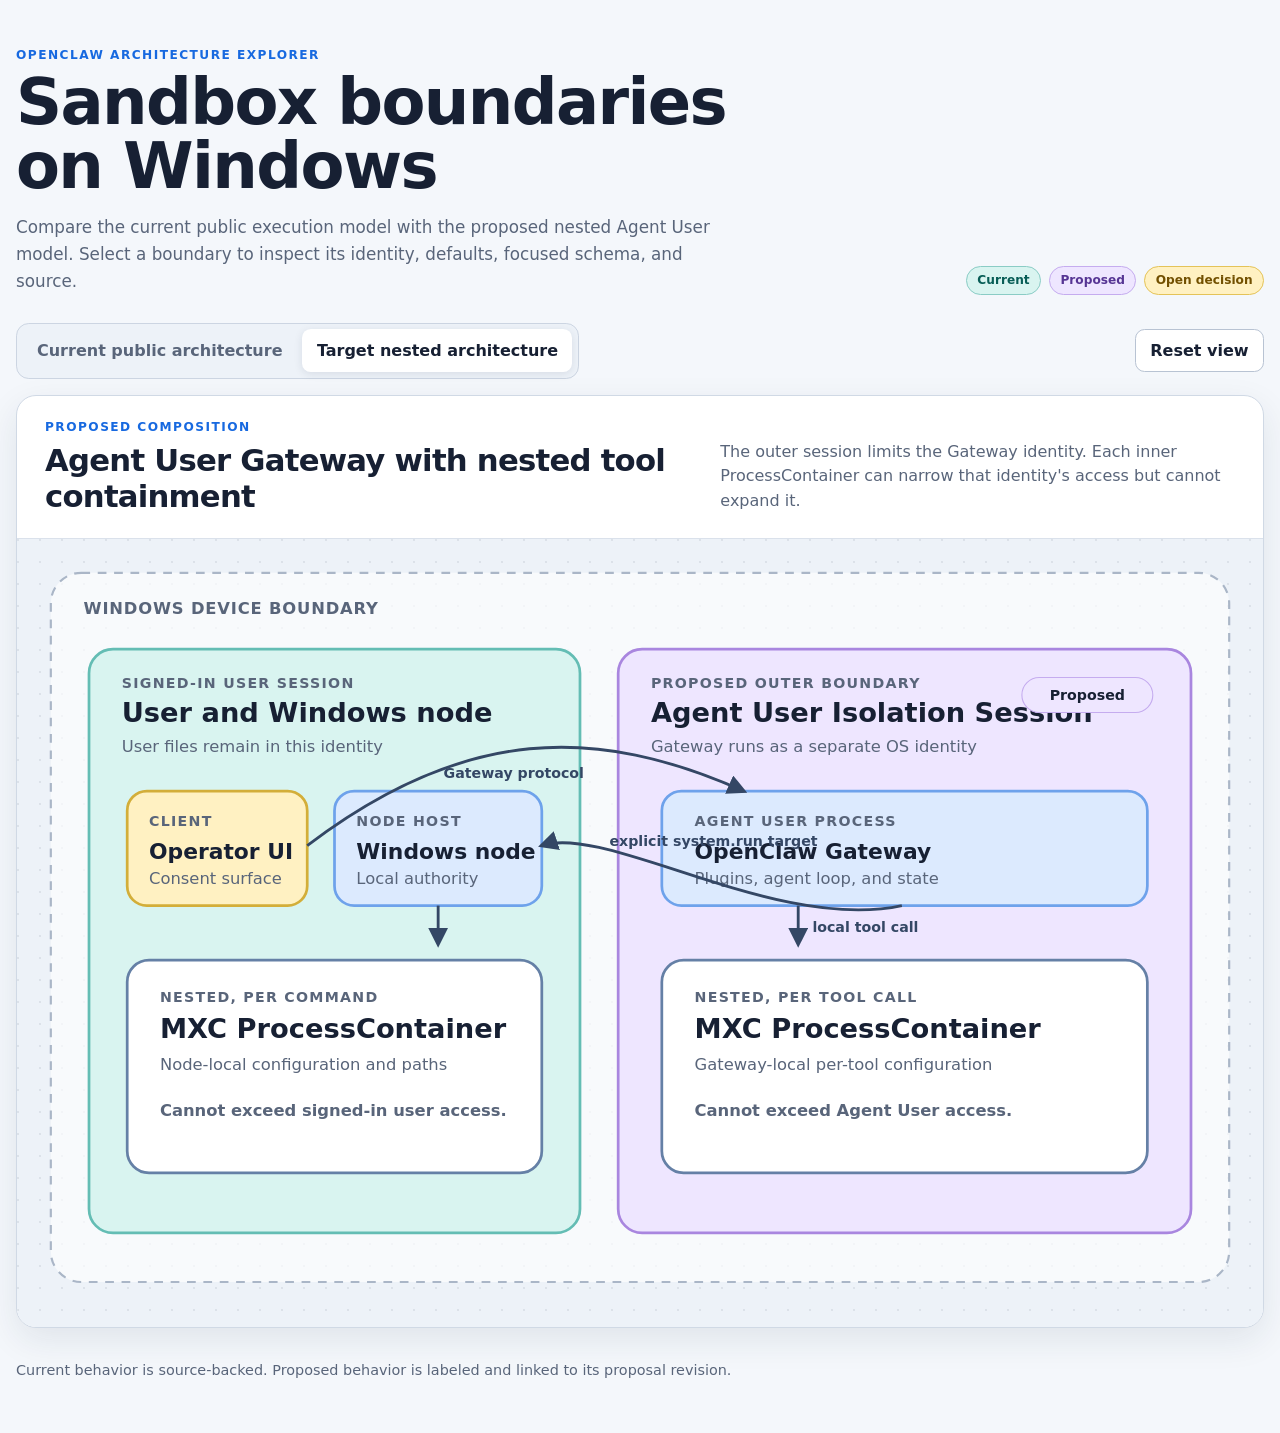
==== visualizations/openclaw-sandbox-architecture/index.html @ dded86dd "Add interactive sandbox architecture visualization Co-authored-by: Copilot <223556219+Copilot@users." ====
<!doctype html>
<html lang="en">
  <head>
    <meta charset="utf-8" />
    <meta name="viewport" content="width=device-width, initial-scale=1" />
    <meta
      name="description"
      content="Interactive view of current and proposed OpenClaw sandbox boundaries on Windows."
    />
    <title>OpenClaw sandbox architecture</title>
    <link rel="stylesheet" href="./styles.css" />
  </head>
  <body>
    <a class="skip-link" href="#architecture">Skip to architecture</a>
    <header class="page-header">
      <div>
        <p class="eyebrow">OpenClaw architecture explorer</p>
        <h1>Sandbox boundaries on Windows</h1>
        <p class="lede">
          Compare the current public execution model with the proposed nested
          Agent User model. Select a boundary to inspect its identity, defaults,
          focused schema, and source.
        </p>
      </div>
      <div class="header-meta" aria-label="Diagram status">
        <span class="status status-current">Current</span>
        <span class="status status-proposed">Proposed</span>
        <span class="status status-open">Open decision</span>
      </div>
    </header>

    <main id="architecture">
      <div class="toolbar">
        <div class="view-tabs" role="tablist" aria-label="Architecture view">
          <button
            id="tab-current"
            class="view-tab"
            type="button"
            role="tab"
            aria-selected="false"
            aria-controls="view-current"
            data-view="current"
          >
            Current public architecture
          </button>
          <button
            id="tab-target"
            class="view-tab"
            type="button"
            role="tab"
            aria-selected="true"
            aria-controls="view-target"
            data-view="target"
          >
            Target nested architecture
          </button>
        </div>
        <button id="reset-view" class="secondary-action" type="button">
          Reset view
        </button>
      </div>

      <section
        id="view-current"
        class="architecture-view"
        role="tabpanel"
        aria-labelledby="tab-current"
        hidden
      >
        <div class="view-heading">
          <div>
            <p class="eyebrow">Current public source</p>
            <h2>Separate Gateway and Windows-node enforcement</h2>
          </div>
          <p>
            Execution target selection happens before path resolution. MXC is
            opt-in on both hosts, and each host owns its own configuration.
          </p>
        </div>
        <div class="diagram-shell">
          <svg
            class="architecture-diagram"
            viewBox="0 0 1120 700"
            role="group"
            aria-labelledby="current-title current-description"
          >
            <title id="current-title">Current OpenClaw sandbox architecture</title>
            <desc id="current-description">
              A Gateway host and a signed-in Windows user session each contain
              their own optional MXC ProcessContainer execution boundary.
            </desc>
            <defs>
              <marker
                id="arrow-current"
                viewBox="0 0 10 10"
                refX="8"
                refY="5"
                markerWidth="7"
                markerHeight="7"
                orient="auto-start-reverse"
              >
                <path d="M 0 0 L 10 5 L 0 10 z" />
              </marker>
            </defs>

            <rect class="device-frame" x="20" y="20" width="1080" height="650" rx="28" />
            <text class="frame-label" x="50" y="58">Windows device boundary</text>

            <g
              class="boundary boundary-host"
              tabindex="0"
              role="button"
              data-detail-id="current-gateway"
              aria-label="Inspect current Gateway host"
            >
              <rect x="55" y="90" width="500" height="535" rx="22" />
              <text class="boundary-kicker" x="85" y="126">CURRENT HOST PROCESS</text>
              <text class="boundary-title" x="85" y="157">Gateway host</text>
              <text class="boundary-copy" x="85" y="184">Runs as the Gateway account</text>
            </g>

            <g
              class="boundary boundary-process"
              tabindex="0"
              role="button"
              data-detail-id="current-gateway-mxc"
              aria-label="Inspect current Gateway MXC ProcessContainer"
            >
              <rect x="90" y="275" width="430" height="285" rx="20" />
              <text class="boundary-kicker" x="120" y="313">OPT-IN, PER COMMAND</text>
              <text class="boundary-title" x="120" y="346">MXC ProcessContainer</text>
              <text class="boundary-copy" x="120" y="376">Gateway-local tool execution</text>
              <text class="boundary-note" x="120" y="426">Workspace and paths resolve</text>
              <text class="boundary-note" x="120" y="449">against the Gateway host identity.</text>
              <rect class="status-pill current-pill" x="120" y="492" width="112" height="32" rx="16" />
              <text class="status-pill-text" x="176" y="513">Current</text>
            </g>

            <g
              class="boundary boundary-session"
              tabindex="0"
              role="button"
              data-detail-id="current-windows-node"
              aria-label="Inspect current Windows node session"
            >
              <rect x="590" y="90" width="475" height="535" rx="22" />
              <text class="boundary-kicker" x="620" y="126">SIGNED-IN USER SESSION</text>
              <text class="boundary-title" x="620" y="157">Windows node</text>
              <text class="boundary-copy" x="620" y="184">Device-local command authority</text>
            </g>

            <g
              class="boundary boundary-process"
              tabindex="0"
              role="button"
              data-detail-id="current-node-mxc"
              aria-label="Inspect current Windows node MXC ProcessContainer"
            >
              <rect x="625" y="275" width="405" height="285" rx="20" />
              <text class="boundary-kicker" x="655" y="313">NODE-LOCAL, PER COMMAND</text>
              <text class="boundary-title" x="655" y="346">MXC ProcessContainer</text>
              <text class="boundary-copy" x="655" y="376">system.run execution</text>
              <text class="boundary-note" x="655" y="426">Documents resolves for the account</text>
              <text class="boundary-note" x="655" y="449">running the Windows node.</text>
              <rect class="status-pill current-pill" x="655" y="492" width="112" height="32" rx="16" />
              <text class="status-pill-text" x="711" y="513">Current</text>
            </g>

            <path
              class="flow-line"
              d="M 470 220 C 575 190, 600 190, 700 220"
              marker-end="url(#arrow-current)"
            />
            <text class="flow-label" x="570" y="190">explicit node target</text>
            <path
              class="flow-line"
              d="M 305 210 L 305 260"
              marker-end="url(#arrow-current)"
            />
            <path
              class="flow-line"
              d="M 827 210 L 827 260"
              marker-end="url(#arrow-current)"
            />
          </svg>
        </div>
      </section>

      <section
        id="view-target"
        class="architecture-view"
        role="tabpanel"
        aria-labelledby="tab-target"
      >
        <div class="view-heading">
          <div>
            <p class="eyebrow">Proposed composition</p>
            <h2>Agent User Gateway with nested tool containment</h2>
          </div>
          <p>
            The outer session limits the Gateway identity. Each inner
            ProcessContainer can narrow that identity's access but cannot expand it.
          </p>
        </div>
        <div class="diagram-shell">
          <svg
            class="architecture-diagram"
            viewBox="0 0 1120 700"
            role="group"
            aria-labelledby="target-title target-description"
          >
            <title id="target-title">Target nested OpenClaw sandbox architecture</title>
            <desc id="target-description">
              A signed-in user session contains the operator and Windows node.
              A separate Agent User Isolation Session contains the Gateway. Both
              execution hosts create their own nested MXC ProcessContainers.
            </desc>
            <defs>
              <marker
                id="arrow-target"
                viewBox="0 0 10 10"
                refX="8"
                refY="5"
                markerWidth="7"
                markerHeight="7"
                orient="auto-start-reverse"
              >
                <path d="M 0 0 L 10 5 L 0 10 z" />
              </marker>
            </defs>

            <rect class="device-frame" x="20" y="20" width="1080" height="650" rx="28" />
            <text class="frame-label" x="50" y="58">Windows device boundary</text>

            <g
              class="boundary boundary-session"
              tabindex="0"
              role="button"
              data-detail-id="target-user-session"
              aria-label="Inspect signed-in user session"
            >
              <rect x="55" y="90" width="450" height="535" rx="22" />
              <text class="boundary-kicker" x="85" y="126">SIGNED-IN USER SESSION</text>
              <text class="boundary-title" x="85" y="157">User and Windows node</text>
              <text class="boundary-copy" x="85" y="184">User files remain in this identity</text>
            </g>

            <g
              class="boundary boundary-client"
              tabindex="0"
              role="button"
              data-detail-id="target-operator"
              aria-label="Inspect operator client"
            >
              <rect x="90" y="220" width="165" height="105" rx="18" />
              <text class="boundary-kicker" x="110" y="252">CLIENT</text>
              <text class="boundary-title small-title" x="110" y="282">Operator UI</text>
              <text class="boundary-copy" x="110" y="305">Consent surface</text>
            </g>

            <g
              class="boundary boundary-host"
              tabindex="0"
              role="button"
              data-detail-id="target-windows-node"
              aria-label="Inspect target Windows node"
            >
              <rect x="280" y="220" width="190" height="105" rx="18" />
              <text class="boundary-kicker" x="300" y="252">NODE HOST</text>
              <text class="boundary-title small-title" x="300" y="282">Windows node</text>
              <text class="boundary-copy" x="300" y="305">Local authority</text>
            </g>

            <g
              class="boundary boundary-process"
              tabindex="0"
              role="button"
              data-detail-id="target-node-mxc"
              aria-label="Inspect target Windows node MXC ProcessContainer"
            >
              <rect x="90" y="375" width="380" height="195" rx="20" />
              <text class="boundary-kicker" x="120" y="413">NESTED, PER COMMAND</text>
              <text class="boundary-title" x="120" y="446">MXC ProcessContainer</text>
              <text class="boundary-copy" x="120" y="476">Node-local configuration and paths</text>
              <text class="boundary-note" x="120" y="518">Cannot exceed signed-in user access.</text>
            </g>

            <g
              class="boundary boundary-agent-session"
              tabindex="0"
              role="button"
              data-detail-id="target-agent-session"
              aria-label="Inspect proposed Agent User Isolation Session"
            >
              <rect x="540" y="90" width="525" height="535" rx="22" />
              <text class="boundary-kicker" x="570" y="126">PROPOSED OUTER BOUNDARY</text>
              <text class="boundary-title" x="570" y="157">Agent User Isolation Session</text>
              <text class="boundary-copy" x="570" y="184">Gateway runs as a separate OS identity</text>
              <rect class="status-pill proposed-pill" x="910" y="116" width="120" height="32" rx="16" />
              <text class="status-pill-text" x="970" y="137">Proposed</text>
            </g>

            <g
              class="boundary boundary-host"
              tabindex="0"
              role="button"
              data-detail-id="target-gateway"
              aria-label="Inspect contained Gateway"
            >
              <rect x="580" y="220" width="445" height="105" rx="18" />
              <text class="boundary-kicker" x="610" y="252">AGENT USER PROCESS</text>
              <text class="boundary-title small-title" x="610" y="282">OpenClaw Gateway</text>
              <text class="boundary-copy" x="610" y="305">Plugins, agent loop, and state</text>
            </g>

            <g
              class="boundary boundary-process"
              tabindex="0"
              role="button"
              data-detail-id="target-gateway-mxc"
              aria-label="Inspect Gateway-local MXC ProcessContainer"
            >
              <rect x="580" y="375" width="445" height="195" rx="20" />
              <text class="boundary-kicker" x="610" y="413">NESTED, PER TOOL CALL</text>
              <text class="boundary-title" x="610" y="446">MXC ProcessContainer</text>
              <text class="boundary-copy" x="610" y="476">Gateway-local per-tool configuration</text>
              <text class="boundary-note" x="610" y="518">Cannot exceed Agent User access.</text>
            </g>

            <path
              class="flow-line"
              d="M 255 270 C 400 160, 520 160, 655 220"
              marker-end="url(#arrow-target)"
            />
            <text class="flow-label" x="380" y="208">Gateway protocol</text>
            <path
              class="flow-line"
              d="M 705 325 L 705 360"
              marker-end="url(#arrow-target)"
            />
            <text class="flow-label" x="718" y="349">local tool call</text>
            <path
              class="flow-line"
              d="M 800 325 C 685 350, 530 250, 470 270"
              marker-end="url(#arrow-target)"
            />
            <text class="flow-label" x="532" y="270">explicit system.run target</text>
            <path
              class="flow-line"
              d="M 375 325 L 375 360"
              marker-end="url(#arrow-target)"
            />
          </svg>
        </div>
      </section>

      <noscript>
        <section class="noscript-summary">
          <h2>Architecture summary</h2>
          <p>
            In the target architecture, an Agent User Isolation Session contains
            the Gateway and its nested per-tool MXC ProcessContainers. The
            signed-in user session separately contains the Windows node and its
            node-local MXC ProcessContainers. Paths resolve on the selected
            execution host before sandbox policy is applied.
          </p>
        </section>
      </noscript>
    </main>

    <aside
      id="details-drawer"
      class="details-drawer"
      role="dialog"
      aria-modal="true"
      aria-labelledby="details-title"
      aria-hidden="true"
    >
      <div class="drawer-header">
        <div>
          <p id="details-kicker" class="eyebrow"></p>
          <h2 id="details-title">Boundary details</h2>
        </div>
        <button id="close-details" class="icon-action" type="button" aria-label="Close details">
          <span aria-hidden="true">&times;</span>
        </button>
      </div>
      <div id="details-content" class="drawer-content"></div>
    </aside>
    <div id="drawer-backdrop" class="drawer-backdrop" hidden></div>

    <footer>
      <p>
        Current behavior is source-backed. Proposed behavior is labeled and
        linked to its proposal revision.
      </p>
    </footer>

    <script type="module" src="./app.js"></script>
  </body>
</html>
---- visualizations/openclaw-sandbox-architecture/styles.css ----
:root {
  color-scheme: light dark;
  --page: #f4f7fb;
  --surface: #ffffff;
  --surface-subtle: #edf2f8;
  --ink: #172033;
  --muted: #59657a;
  --line: #9aa8bc;
  --blue: #1769e0;
  --blue-soft: #dceafe;
  --purple: #7950c5;
  --purple-soft: #eee6ff;
  --teal: #087f75;
  --teal-soft: #d9f4f0;
  --amber: #9a6700;
  --amber-soft: #fff1c2;
  --red: #b42318;
  --focus: #ffbf47;
  --shadow: 0 20px 50px rgb(26 39 64 / 16%);
  font-family:
    Inter, ui-sans-serif, system-ui, -apple-system, BlinkMacSystemFont, "Segoe UI",
    sans-serif;
}

* {
  box-sizing: border-box;
}

html {
  background: var(--page);
  color: var(--ink);
}

body {
  margin: 0;
  min-height: 100vh;
}

body.drawer-open {
  overflow: hidden;
}

button,
a {
  font: inherit;
}

a {
  color: var(--blue);
}

.skip-link {
  position: fixed;
  z-index: 100;
  top: 0.75rem;
  left: 0.75rem;
  padding: 0.65rem 0.9rem;
  border-radius: 0.5rem;
  background: var(--ink);
  color: var(--surface);
  transform: translateY(-180%);
}

.skip-link:focus {
  transform: translateY(0);
}

.page-header,
main,
footer {
  width: min(1440px, calc(100% - 2rem));
  margin-inline: auto;
}

.page-header {
  display: flex;
  align-items: end;
  justify-content: space-between;
  gap: 2rem;
  padding: 3rem 0 1.75rem;
}

.page-header h1,
.view-heading h2,
.drawer-header h2 {
  margin: 0;
  letter-spacing: -0.025em;
}

.page-header h1 {
  max-width: 17ch;
  font-size: clamp(2.2rem, 5vw, 4.2rem);
  line-height: 1;
}

.eyebrow {
  margin: 0 0 0.5rem;
  color: var(--blue);
  font-size: 0.76rem;
  font-weight: 800;
  letter-spacing: 0.12em;
  text-transform: uppercase;
}

.lede {
  max-width: 68ch;
  margin: 1rem 0 0;
  color: var(--muted);
  font-size: 1.05rem;
  line-height: 1.6;
}

.header-meta {
  display: flex;
  flex-wrap: wrap;
  justify-content: end;
  gap: 0.5rem;
}

.status {
  display: inline-flex;
  align-items: center;
  min-height: 1.8rem;
  padding: 0.25rem 0.65rem;
  border: 1px solid transparent;
  border-radius: 999px;
  font-size: 0.76rem;
  font-weight: 750;
}

.status-current {
  border-color: #8accc5;
  background: var(--teal-soft);
  color: #075d56;
}

.status-proposed {
  border-color: #c5acef;
  background: var(--purple-soft);
  color: #563594;
}

.status-open {
  border-color: #e4c358;
  background: var(--amber-soft);
  color: #725000;
}

.toolbar {
  display: flex;
  align-items: center;
  justify-content: space-between;
  gap: 1rem;
  margin-bottom: 1rem;
}

.view-tabs {
  display: inline-flex;
  gap: 0.35rem;
  padding: 0.35rem;
  border: 1px solid #ccd5e2;
  border-radius: 0.8rem;
  background: var(--surface-subtle);
}

.view-tab,
.secondary-action,
.icon-action {
  border: 0;
  cursor: pointer;
}

.view-tab {
  min-height: 2.7rem;
  padding: 0.6rem 0.9rem;
  border-radius: 0.55rem;
  background: transparent;
  color: var(--muted);
  font-weight: 700;
}

.view-tab[aria-selected="true"] {
  background: var(--surface);
  color: var(--ink);
  box-shadow: 0 2px 8px rgb(26 39 64 / 10%);
}

.secondary-action {
  min-height: 2.7rem;
  padding: 0.6rem 0.9rem;
  border: 1px solid #b8c3d3;
  border-radius: 0.6rem;
  background: var(--surface);
  color: var(--ink);
  font-weight: 700;
}

.view-tab:focus-visible,
.secondary-action:focus-visible,
.icon-action:focus-visible,
.boundary:focus-visible {
  outline: 4px solid var(--focus);
  outline-offset: 3px;
}

.architecture-view {
  overflow: hidden;
  border: 1px solid #d0d9e5;
  border-radius: 1.25rem;
  background: var(--surface);
  box-shadow: 0 12px 35px rgb(26 39 64 / 9%);
}

.view-heading {
  display: grid;
  grid-template-columns: minmax(0, 1fr) minmax(20rem, 0.8fr);
  gap: 2rem;
  padding: 1.5rem 1.75rem;
  border-bottom: 1px solid #dae1eb;
}

.view-heading h2 {
  font-size: clamp(1.4rem, 2.4vw, 2.15rem);
}

.view-heading > p {
  align-self: end;
  margin: 0;
  color: var(--muted);
  line-height: 1.55;
}

.diagram-shell {
  overflow: auto;
  padding: 0.75rem;
  background:
    radial-gradient(circle at 1px 1px, rgb(23 32 51 / 8%) 1px, transparent 0)
      0 0 / 22px 22px,
    var(--surface-subtle);
}

.architecture-diagram {
  display: block;
  width: 100%;
  min-width: 760px;
  height: auto;
}

.device-frame {
  fill: rgb(255 255 255 / 64%);
  stroke: #aab6c7;
  stroke-width: 2;
  stroke-dasharray: 8 7;
}

.frame-label {
  fill: var(--muted);
  font-size: 15px;
  font-weight: 750;
  letter-spacing: 0.05em;
  text-transform: uppercase;
}

.boundary {
  cursor: pointer;
}

.boundary > rect:first-child {
  stroke-width: 2.5;
  transition:
    filter 140ms ease,
    stroke-width 140ms ease;
}

.boundary:hover > rect:first-child,
.boundary:focus-visible > rect:first-child,
.boundary.is-selected > rect:first-child {
  filter: drop-shadow(0 8px 10px rgb(26 39 64 / 18%));
  stroke-width: 4;
}

.boundary-host > rect:first-child {
  fill: var(--blue-soft);
  stroke: #6ea2eb;
}

.boundary-session > rect:first-child {
  fill: var(--teal-soft);
  stroke: #64bdb4;
}

.boundary-agent-session > rect:first-child {
  fill: var(--purple-soft);
  stroke: #a986df;
}

.boundary-process > rect:first-child {
  fill: #fff;
  stroke: #6580a6;
}

.boundary-client > rect:first-child {
  fill: var(--amber-soft);
  stroke: #d3ae39;
}

.boundary-kicker {
  fill: var(--muted);
  font-size: 13px;
  font-weight: 800;
  letter-spacing: 0.09em;
}

.boundary-title {
  fill: var(--ink);
  font-size: 25px;
  font-weight: 780;
}

.small-title {
  font-size: 20px;
}

.boundary-copy,
.boundary-note {
  fill: var(--muted);
  font-size: 15px;
}

.boundary-note {
  font-weight: 650;
}

.status-pill {
  stroke-width: 1;
}

.current-pill {
  fill: var(--teal-soft);
  stroke: #8accc5;
}

.proposed-pill {
  fill: var(--purple-soft);
  stroke: #c5acef;
}

.status-pill-text {
  fill: var(--ink);
  font-size: 13px;
  font-weight: 750;
  text-anchor: middle;
}

.flow-line {
  fill: none;
  stroke: #344765;
  stroke-width: 2.6;
}

marker path {
  fill: #344765;
}

.flow-label {
  fill: #344765;
  font-size: 13px;
  font-weight: 750;
}

.details-drawer {
  position: fixed;
  z-index: 20;
  inset: 0 0 0 auto;
  width: min(44rem, 92vw);
  overflow-y: auto;
  border-left: 1px solid #c9d2df;
  background: var(--surface);
  box-shadow: var(--shadow);
  transform: translateX(105%);
  visibility: hidden;
  transition:
    transform 180ms ease,
    visibility 180ms step-end;
}

.details-drawer.is-open {
  transform: translateX(0);
  visibility: visible;
  transition:
    transform 180ms ease,
    visibility 0ms;
}

.drawer-backdrop {
  position: fixed;
  z-index: 19;
  inset: 0;
  background: rgb(14 22 37 / 44%);
}

.drawer-header {
  position: sticky;
  z-index: 1;
  top: 0;
  display: flex;
  align-items: start;
  justify-content: space-between;
  gap: 1rem;
  padding: 1.4rem 1.5rem 1.1rem;
  border-bottom: 1px solid #d6dee9;
  background: var(--surface);
}

.drawer-header h2 {
  font-size: clamp(1.7rem, 4vw, 2.5rem);
}

.icon-action {
  display: grid;
  flex: 0 0 auto;
  width: 2.7rem;
  height: 2.7rem;
  place-items: center;
  border-radius: 50%;
  background: var(--surface-subtle);
  color: var(--ink);
  font-size: 1.8rem;
  line-height: 1;
}

.drawer-content {
  display: grid;
  gap: 1.5rem;
  padding: 1.5rem;
}

.detail-summary {
  margin: 0;
  color: var(--muted);
  font-size: 1.05rem;
  line-height: 1.65;
}

.fact-grid {
  display: grid;
  grid-template-columns: repeat(2, minmax(0, 1fr));
  gap: 0.75rem;
  margin: 0;
}

.fact-grid > div {
  padding: 0.9rem;
  border: 1px solid #d8e0ea;
  border-radius: 0.75rem;
  background: var(--surface-subtle);
}

.fact-grid dt {
  color: var(--muted);
  font-size: 0.74rem;
  font-weight: 800;
  letter-spacing: 0.08em;
  text-transform: uppercase;
}

.fact-grid dd {
  margin: 0.35rem 0 0;
  font-weight: 700;
}

.detail-section {
  display: grid;
  gap: 0.75rem;
}

.detail-section h3 {
  margin: 0;
  font-size: 1.15rem;
}

.code-block {
  position: relative;
  overflow: auto;
  margin: 0;
  padding: 1rem;
  border: 1px solid #263954;
  border-radius: 0.8rem;
  background: #101827;
  color: #e6edf7;
  font-family: "Cascadia Code", "SFMono-Regular", Consolas, monospace;
  font-size: 0.84rem;
  line-height: 1.55;
  white-space: pre;
}

.option-list,
.source-list,
.note-list {
  display: grid;
  gap: 0.65rem;
  margin: 0;
  padding-left: 1.2rem;
  color: var(--muted);
  line-height: 1.55;
}

.option-list strong,
.note-list strong {
  color: var(--ink);
}

.source-card {
  display: grid;
  gap: 0.3rem;
  padding: 0.85rem 1rem;
  border: 1px solid #ccd6e3;
  border-radius: 0.75rem;
  background: var(--surface-subtle);
}

.source-card a {
  font-weight: 750;
}

.source-revision {
  color: var(--muted);
  font-family: "Cascadia Code", "SFMono-Regular", Consolas, monospace;
  font-size: 0.78rem;
}

.drawer-content code:not(.code-block code) {
  padding: 0.08rem 0.3rem;
  border-radius: 0.25rem;
  background: var(--surface-subtle);
  color: var(--ink);
  font-family: "Cascadia Code", "SFMono-Regular", Consolas, monospace;
  font-size: 0.88em;
}

.noscript-summary {
  margin-top: 1rem;
  padding: 1rem 1.25rem;
  border: 2px solid var(--amber);
  border-radius: 0.75rem;
  background: var(--amber-soft);
}

footer {
  padding: 1.25rem 0 2.5rem;
  color: var(--muted);
  font-size: 0.9rem;
}

@media (max-width: 820px) {
  .page-header {
    display: grid;
    align-items: start;
    padding-top: 2rem;
  }

  .header-meta {
    justify-content: start;
  }

  .toolbar {
    align-items: stretch;
  }

  .view-tabs {
    display: grid;
    flex: 1;
  }

  .view-heading {
    grid-template-columns: 1fr;
    gap: 0.75rem;
    padding: 1.2rem;
  }

  .details-drawer {
    inset: auto 0 0;
    width: 100%;
    max-height: 88vh;
    border-top: 1px solid #c9d2df;
    border-left: 0;
    border-radius: 1.1rem 1.1rem 0 0;
    transform: translateY(105%);
  }

  .details-drawer.is-open {
    transform: translateY(0);
  }
}

@media (max-width: 560px) {
  .page-header,
  main,
  footer {
    width: min(100% - 1rem, 1440px);
  }

  .toolbar {
    display: grid;
  }

  .fact-grid {
    grid-template-columns: 1fr;
  }
}

@media (prefers-reduced-motion: reduce) {
  *,
  *::before,
  *::after {
    scroll-behavior: auto !important;
    transition-duration: 0.01ms !important;
    animation-duration: 0.01ms !important;
    animation-iteration-count: 1 !important;
  }
}

@media (prefers-color-scheme: dark) {
  :root {
    --page: #0d1420;
    --surface: #151f2e;
    --surface-subtle: #1d2a3b;
    --ink: #eef4ff;
    --muted: #b4c0d2;
    --line: #697b95;
    --blue: #82b4ff;
    --blue-soft: #173b67;
    --purple-soft: #392b58;
    --teal-soft: #153d3b;
    --amber-soft: #4a3b12;
  }

  .device-frame {
    fill: rgb(21 31 46 / 70%);
  }

  .boundary-process > rect:first-child {
    fill: #1a2638;
  }

  .code-block {
    border-color: #536984;
  }

  .status-current {
    color: #a8eee7;
  }

  .status-proposed {
    color: #dbc9ff;
  }

  .status-open {
    color: #ffe38a;
  }
}
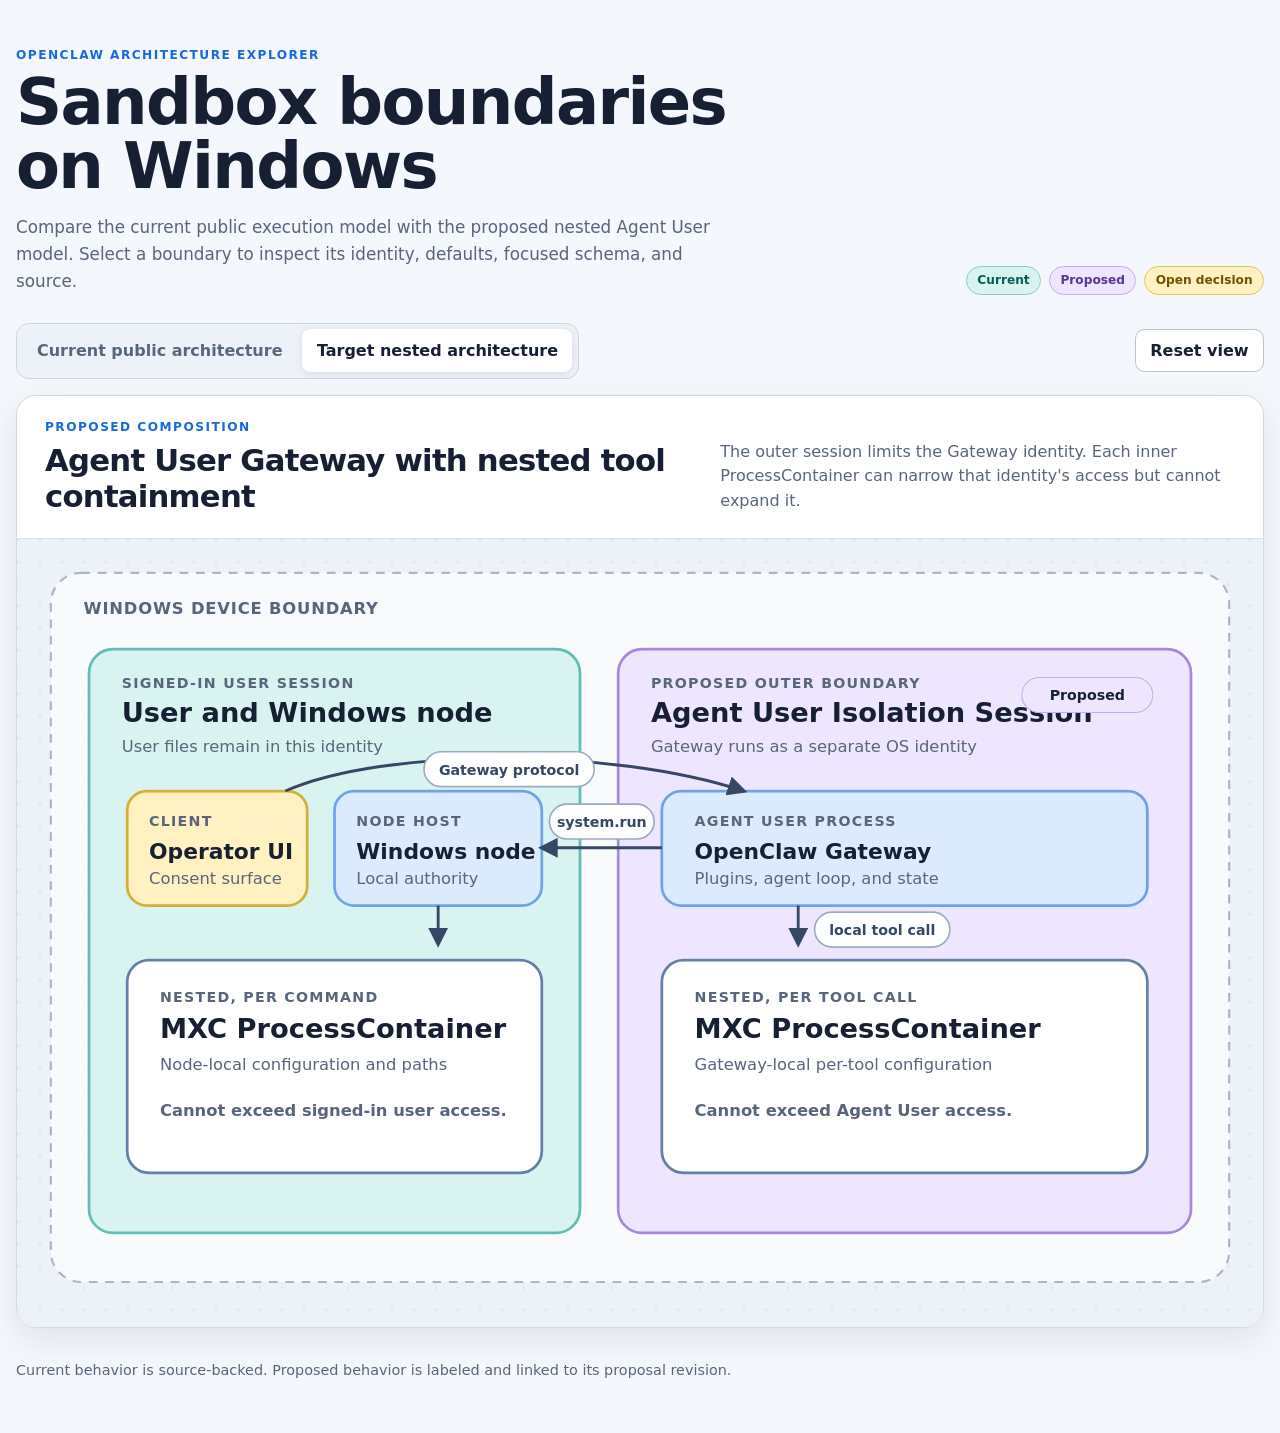
==== commit adb76b09: "Fix architecture edge label collisions Reroute cross-boundary arrows through open space and place la" ====
--- a/visualizations/openclaw-sandbox-architecture/index.html
+++ b/visualizations/openclaw-sandbox-architecture/index.html
@@ -168,10 +168,13 @@
 
             <path
               class="flow-line"
-              d="M 470 220 C 575 190, 600 190, 700 220"
+              d="M 510 235 C 550 215, 590 215, 635 235"
               marker-end="url(#arrow-current)"
             />
-            <text class="flow-label" x="570" y="190">explicit node target</text>
+            <g class="flow-label-group" aria-hidden="true">
+              <rect class="flow-label-bg" x="480" y="190" width="186" height="32" rx="16" />
+              <text class="flow-label" x="573" y="211">explicit node target</text>
+            </g>
             <path
               class="flow-line"
               d="M 305 210 L 305 260"
@@ -329,22 +332,31 @@
 
             <path
               class="flow-line"
-              d="M 255 270 C 400 160, 520 160, 655 220"
+              d="M 235 220 C 325 180, 535 180, 655 220"
               marker-end="url(#arrow-target)"
             />
-            <text class="flow-label" x="380" y="208">Gateway protocol</text>
+            <g class="flow-label-group" aria-hidden="true">
+              <rect class="flow-label-bg" x="362" y="184" width="156" height="32" rx="16" />
+              <text class="flow-label" x="440" y="205">Gateway protocol</text>
+            </g>
             <path
               class="flow-line"
               d="M 705 325 L 705 360"
               marker-end="url(#arrow-target)"
             />
-            <text class="flow-label" x="718" y="349">local tool call</text>
-            <path
-              class="flow-line"
-              d="M 800 325 C 685 350, 530 250, 470 270"
+            <g class="flow-label-group" aria-hidden="true">
+              <rect class="flow-label-bg" x="720" y="331" width="124" height="32" rx="16" />
+              <text class="flow-label" x="782" y="352">local tool call</text>
+            </g>
+            <path
+              class="flow-line"
+              d="M 580 272 L 470 272"
               marker-end="url(#arrow-target)"
             />
-            <text class="flow-label" x="532" y="270">explicit system.run target</text>
+            <g class="flow-label-group" aria-hidden="true">
+              <rect class="flow-label-bg" x="477" y="232" width="96" height="32" rx="16" />
+              <text class="flow-label" x="525" y="253">system.run</text>
+            </g>
             <path
               class="flow-line"
               d="M 375 325 L 375 360"
--- a/visualizations/openclaw-sandbox-architecture/styles.css
+++ b/visualizations/openclaw-sandbox-architecture/styles.css
@@ -366,6 +366,17 @@
   fill: #344765;
   font-size: 13px;
   font-weight: 750;
+  text-anchor: middle;
+}
+
+.flow-label-group {
+  pointer-events: none;
+}
+
+.flow-label-bg {
+  fill: var(--surface);
+  stroke: #9babc0;
+  stroke-width: 1.5;
 }
 
 .details-drawer {
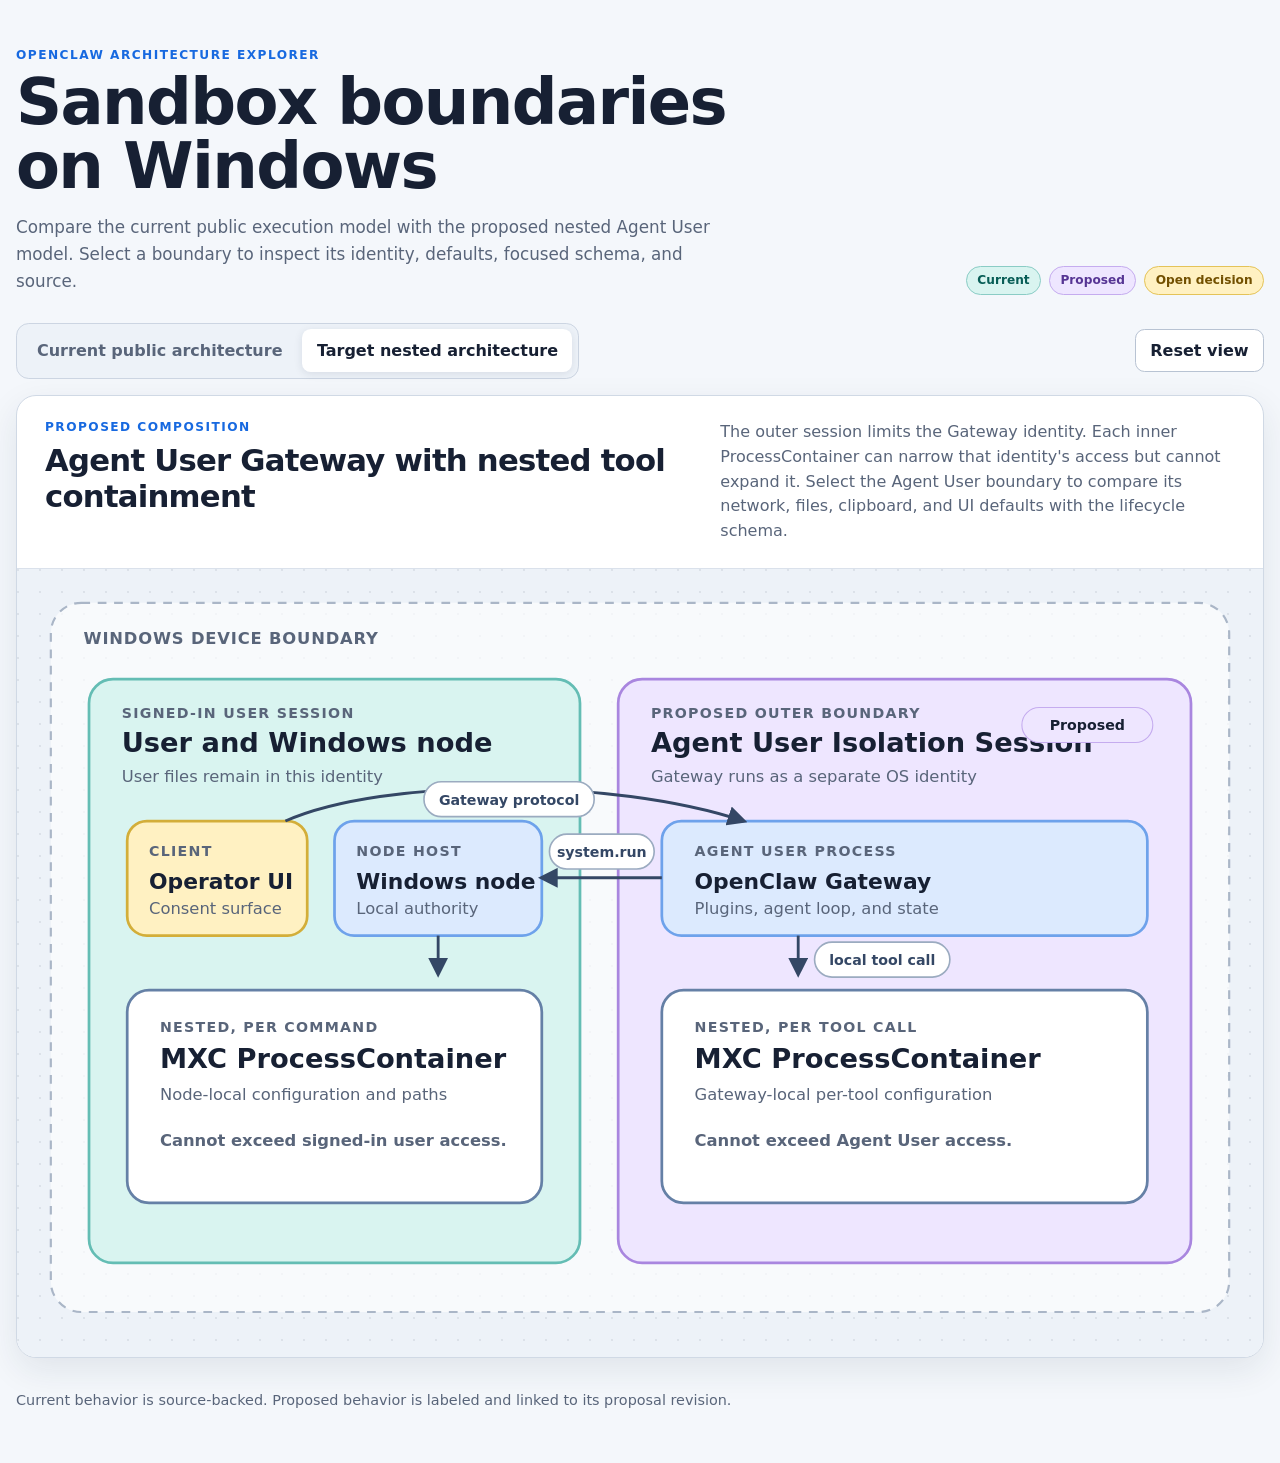
==== commit c338da8c: "Clarify Agent User sandbox defaults Lead the Agent User boundary details with a concise network, fil" ====
--- a/visualizations/openclaw-sandbox-architecture/index.html
+++ b/visualizations/openclaw-sandbox-architecture/index.html
@@ -203,6 +203,8 @@
           <p>
             The outer session limits the Gateway identity. Each inner
             ProcessContainer can narrow that identity's access but cannot expand it.
+            Select the Agent User boundary to compare its network, files, clipboard,
+            and UI defaults with the lifecycle schema.
           </p>
         </div>
         <div class="diagram-shell">
--- a/visualizations/openclaw-sandbox-architecture/styles.css
+++ b/visualizations/openclaw-sandbox-architecture/styles.css
@@ -480,6 +480,92 @@
   font-weight: 700;
 }
 
+.detail-view-tabs {
+  display: grid;
+  grid-template-columns: 1fr 1fr;
+  gap: 0.35rem;
+  padding: 0.35rem;
+  border: 1px solid #ccd5e2;
+  border-radius: 0.8rem;
+  background: var(--surface-subtle);
+}
+
+.detail-view-tabs button {
+  min-height: 2.7rem;
+  border: 0;
+  border-radius: 0.55rem;
+  background: transparent;
+  color: var(--muted);
+  cursor: pointer;
+  font-weight: 750;
+}
+
+.detail-view-tabs button[aria-selected="true"] {
+  background: var(--surface);
+  color: var(--ink);
+  box-shadow: 0 2px 8px rgb(26 39 64 / 10%);
+}
+
+.detail-view-tabs button:focus-visible {
+  outline: 4px solid var(--focus);
+  outline-offset: 3px;
+}
+
+.control-intro {
+  margin: 0;
+  color: var(--muted);
+  line-height: 1.55;
+}
+
+.control-grid {
+  display: grid;
+  grid-template-columns: repeat(2, minmax(0, 1fr));
+  gap: 0.75rem;
+}
+
+.control-card {
+  padding: 1rem;
+  border: 1px solid #ccd6e3;
+  border-radius: 0.8rem;
+  background: var(--surface-subtle);
+}
+
+.control-card-heading {
+  display: flex;
+  align-items: start;
+  justify-content: space-between;
+  gap: 0.75rem;
+}
+
+.control-card h4,
+.control-card p {
+  margin: 0;
+}
+
+.control-card-heading h4 {
+  font-size: 1rem;
+}
+
+.control-card-heading span {
+  color: var(--muted);
+  font-size: 0.72rem;
+  font-weight: 750;
+  text-align: right;
+}
+
+.control-card .control-value {
+  margin-top: 0.75rem;
+  color: var(--ink);
+  font-size: 1.15rem;
+  font-weight: 800;
+}
+
+.control-card .control-value + p {
+  margin-top: 0.45rem;
+  color: var(--muted);
+  line-height: 1.5;
+}
+
 .detail-section {
   display: grid;
   gap: 0.75rem;
@@ -602,6 +688,10 @@
   .details-drawer.is-open {
     transform: translateY(0);
   }
+
+  .control-grid {
+    grid-template-columns: 1fr;
+  }
 }
 
 @media (max-width: 560px) {
@@ -618,6 +708,7 @@
   .fact-grid {
     grid-template-columns: 1fr;
   }
+
 }
 
 @media (prefers-reduced-motion: reduce) {
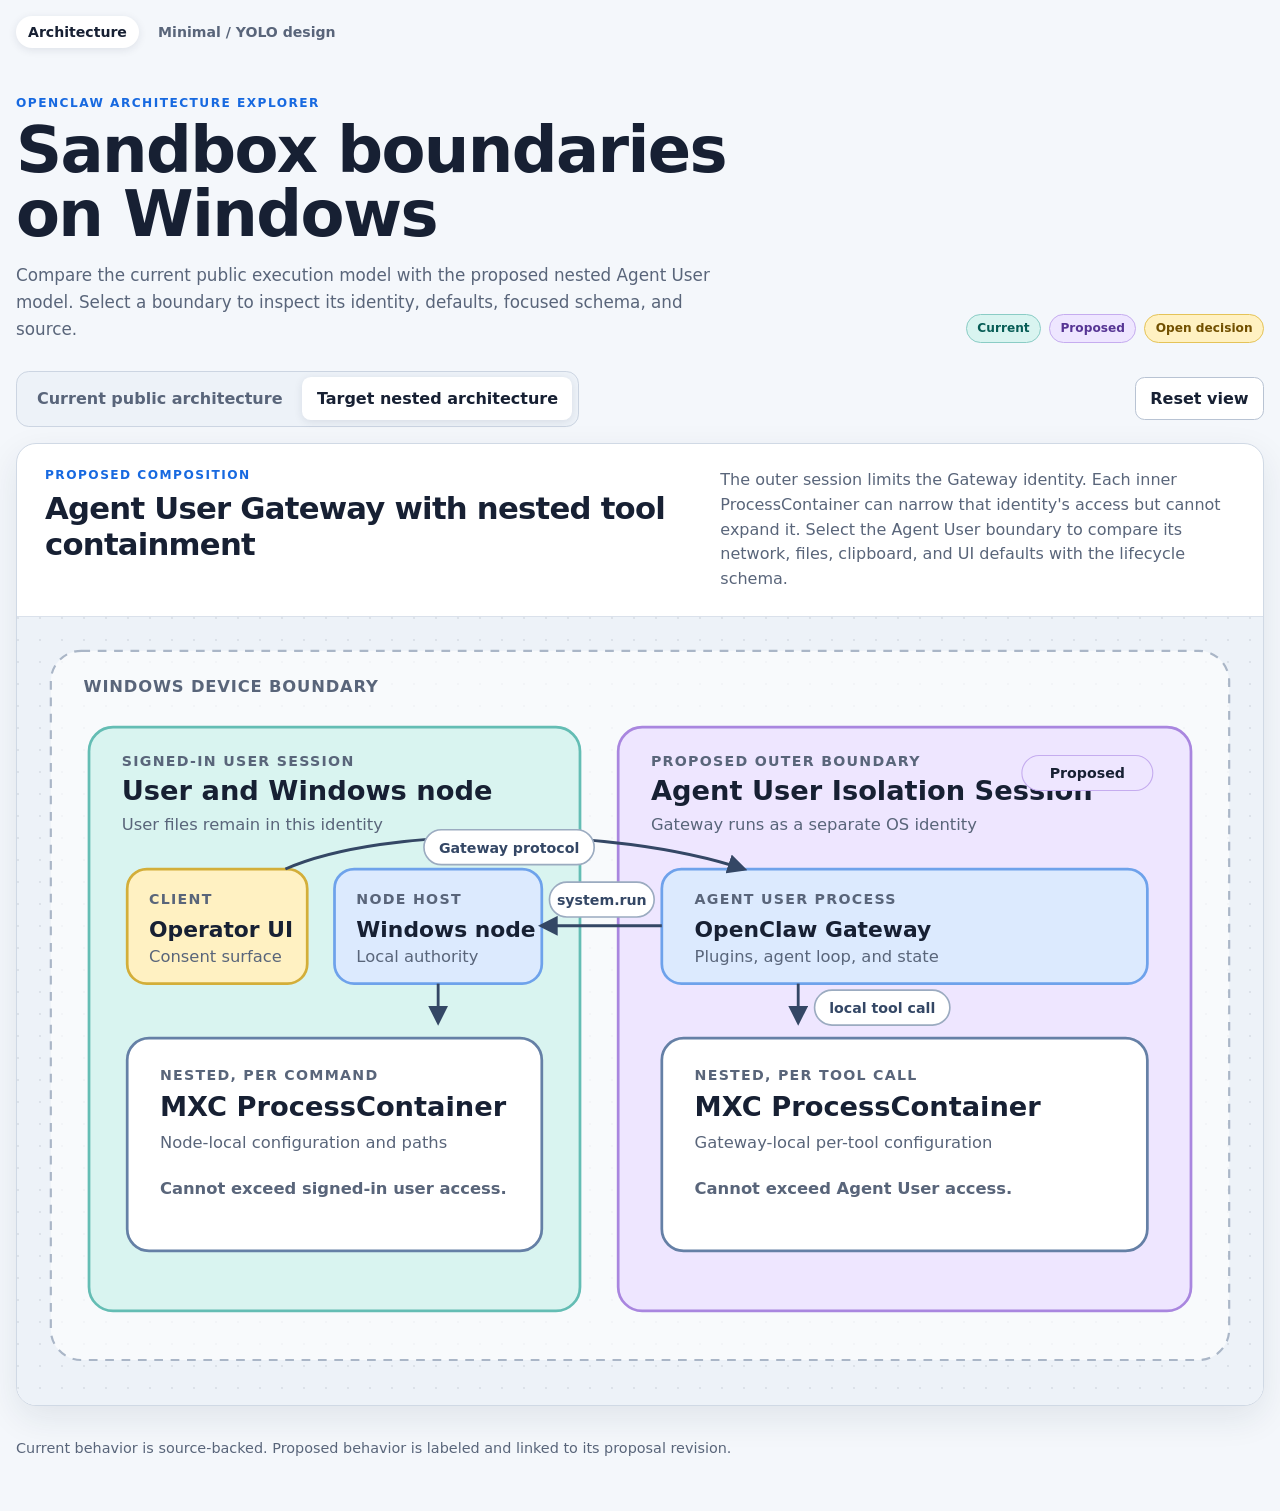
==== commit d8a88d33: "Add Minimal and YOLO design explorer Co-authored-by: Copilot <223556219+Copilot@users.noreply.github" ====
--- a/visualizations/openclaw-sandbox-architecture/index.html
+++ b/visualizations/openclaw-sandbox-architecture/index.html
@@ -12,6 +12,10 @@
   </head>
   <body>
     <a class="skip-link" href="#architecture">Skip to architecture</a>
+    <nav class="site-nav" aria-label="Design pages">
+      <a aria-current="page" href="./">Architecture</a>
+      <a href="./access-modes/">Minimal / YOLO design</a>
+    </nav>
     <header class="page-header">
       <div>
         <p class="eyebrow">OpenClaw architecture explorer</p>
--- a/visualizations/openclaw-sandbox-architecture/styles.css
+++ b/visualizations/openclaw-sandbox-architecture/styles.css
@@ -66,10 +66,38 @@
 }
 
 .page-header,
+.site-nav,
 main,
 footer {
   width: min(1440px, calc(100% - 2rem));
   margin-inline: auto;
+}
+
+.site-nav {
+  display: flex;
+  gap: 0.45rem;
+  padding-top: 1rem;
+}
+
+.site-nav a {
+  padding: 0.5rem 0.75rem;
+  border-radius: 999px;
+  color: var(--muted);
+  font-size: 0.88rem;
+  font-weight: 750;
+  text-decoration: none;
+}
+
+.site-nav a:hover,
+.site-nav a[aria-current="page"] {
+  background: var(--surface);
+  color: var(--ink);
+  box-shadow: 0 2px 8px rgb(26 39 64 / 10%);
+}
+
+.site-nav a:focus-visible {
+  outline: 4px solid var(--focus);
+  outline-offset: 2px;
 }
 
 .page-header {
@@ -425,6 +453,16 @@
 
 .drawer-header h2 {
   font-size: clamp(1.7rem, 4vw, 2.5rem);
+  overflow-wrap: anywhere;
+}
+
+.drawer-header > div {
+  flex: 1;
+  min-width: 0;
+}
+
+.control-card {
+  min-width: 0;
 }
 
 .icon-action {
@@ -558,6 +596,7 @@
   color: var(--ink);
   font-size: 1.15rem;
   font-weight: 800;
+  overflow-wrap: anywhere;
 }
 
 .control-card .control-value + p {
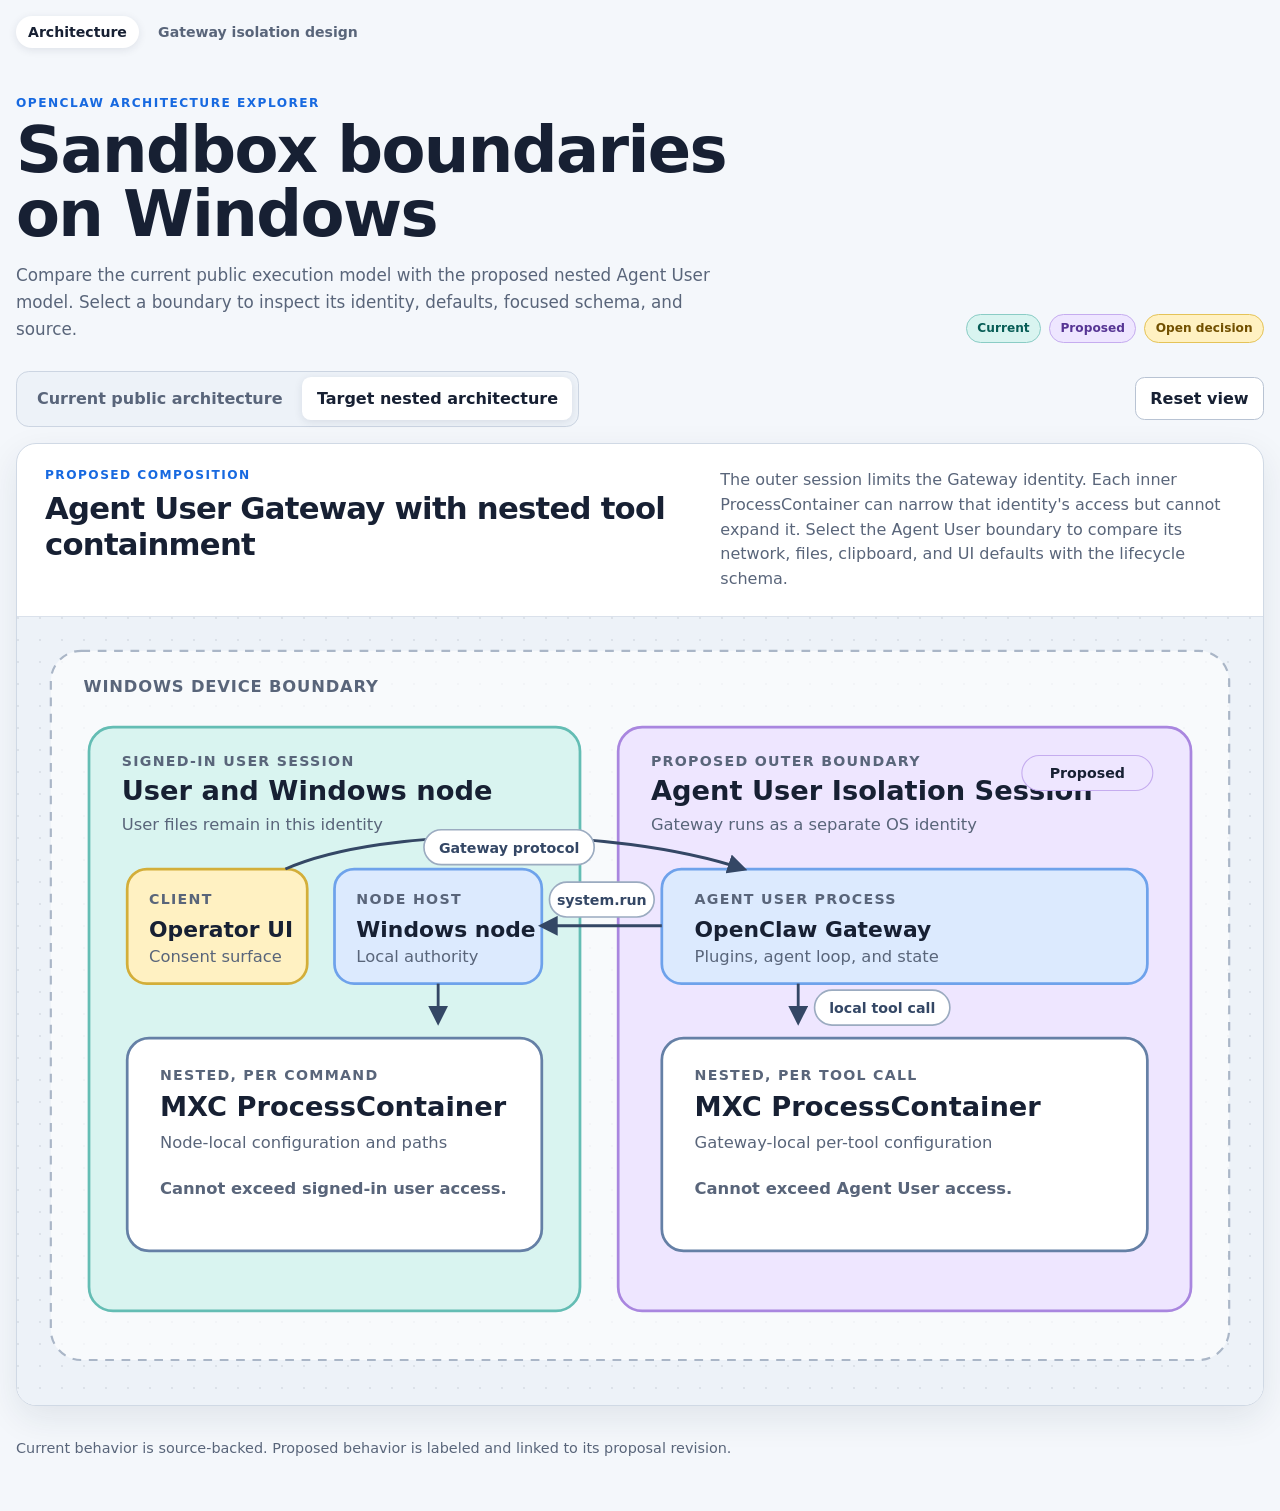
==== commit 42e0c7b7: "Rename Gateway isolation states Co-authored-by: Copilot <223556219+Copilot@users.noreply.github.com>" ====
--- a/visualizations/openclaw-sandbox-architecture/index.html
+++ b/visualizations/openclaw-sandbox-architecture/index.html
@@ -14,7 +14,7 @@
     <a class="skip-link" href="#architecture">Skip to architecture</a>
     <nav class="site-nav" aria-label="Design pages">
       <a aria-current="page" href="./">Architecture</a>
-      <a href="./access-modes/">Minimal / YOLO design</a>
+      <a href="./access-modes/">Gateway isolation design</a>
     </nav>
     <header class="page-header">
       <div>
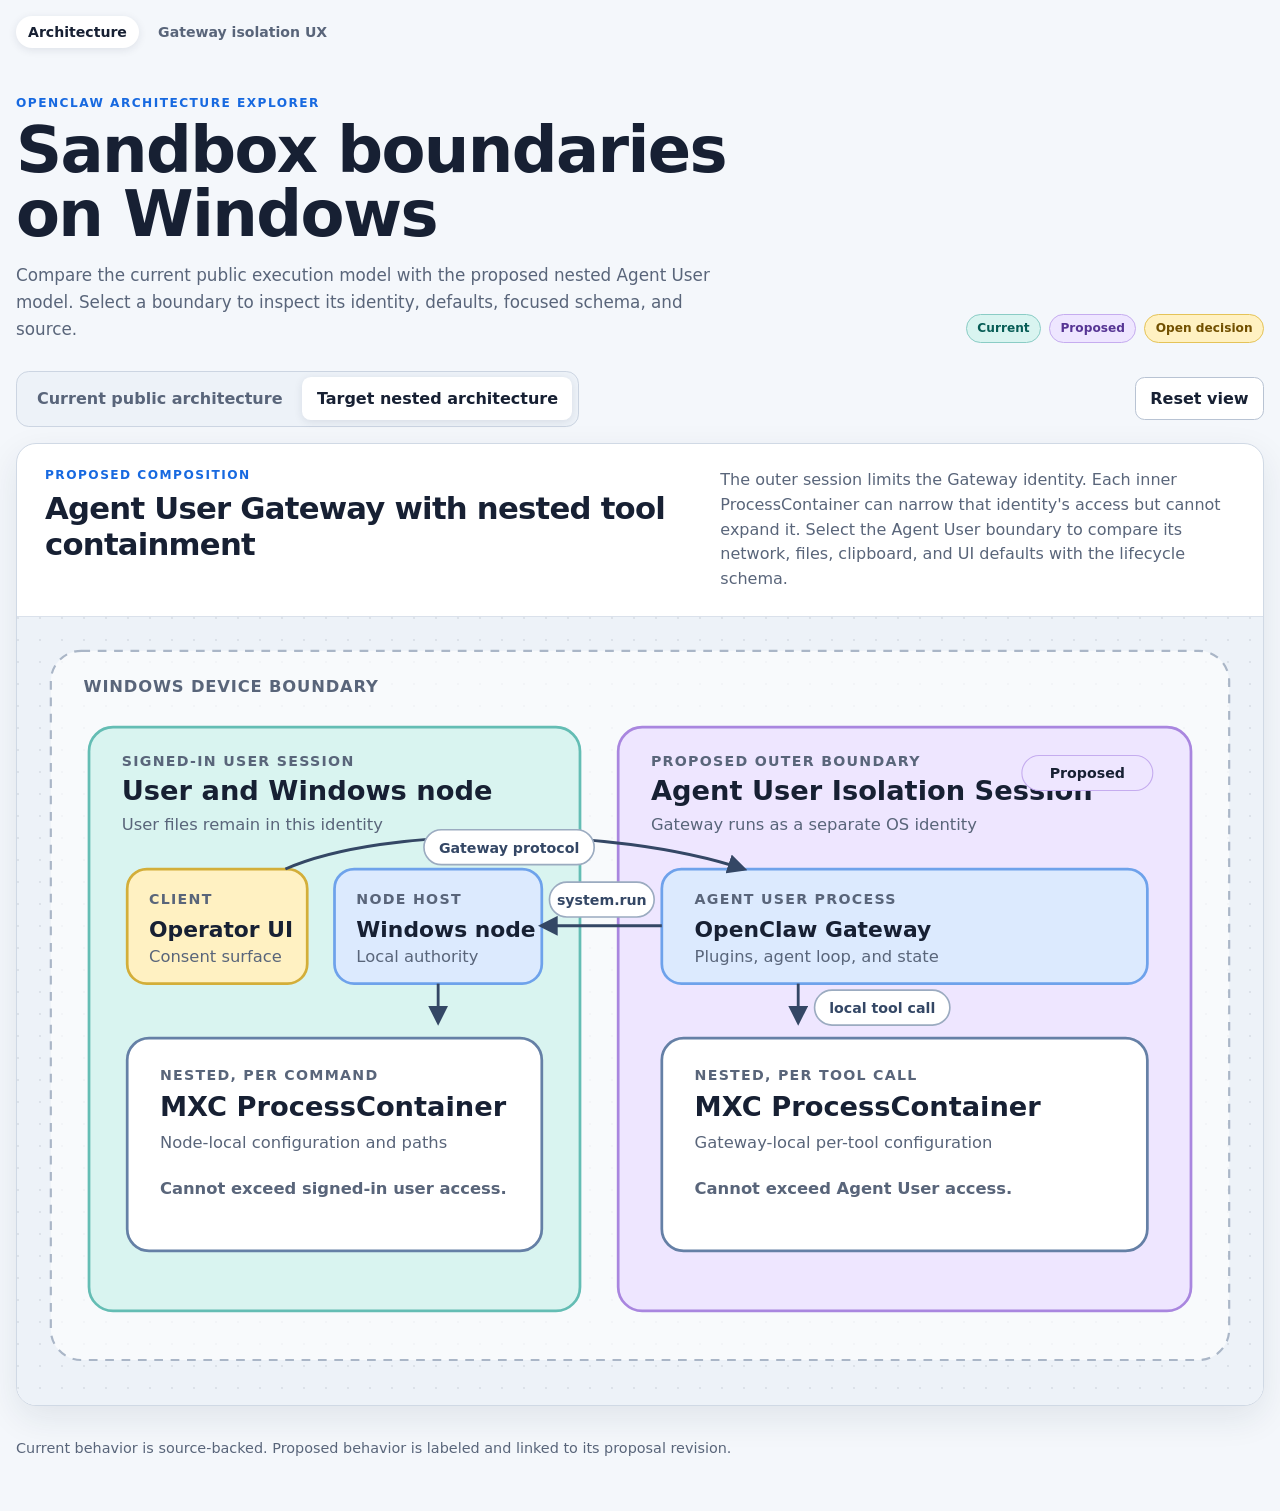
==== commit 15d381bc: "Refine Gateway isolation UX ownership Co-authored-by: Copilot <223556219+Copilot@users.noreply.githu" ====
--- a/visualizations/openclaw-sandbox-architecture/index.html
+++ b/visualizations/openclaw-sandbox-architecture/index.html
@@ -14,7 +14,7 @@
     <a class="skip-link" href="#architecture">Skip to architecture</a>
     <nav class="site-nav" aria-label="Design pages">
       <a aria-current="page" href="./">Architecture</a>
-      <a href="./access-modes/">Gateway isolation design</a>
+      <a href="./access-modes/">Gateway isolation UX</a>
     </nav>
     <header class="page-header">
       <div>
